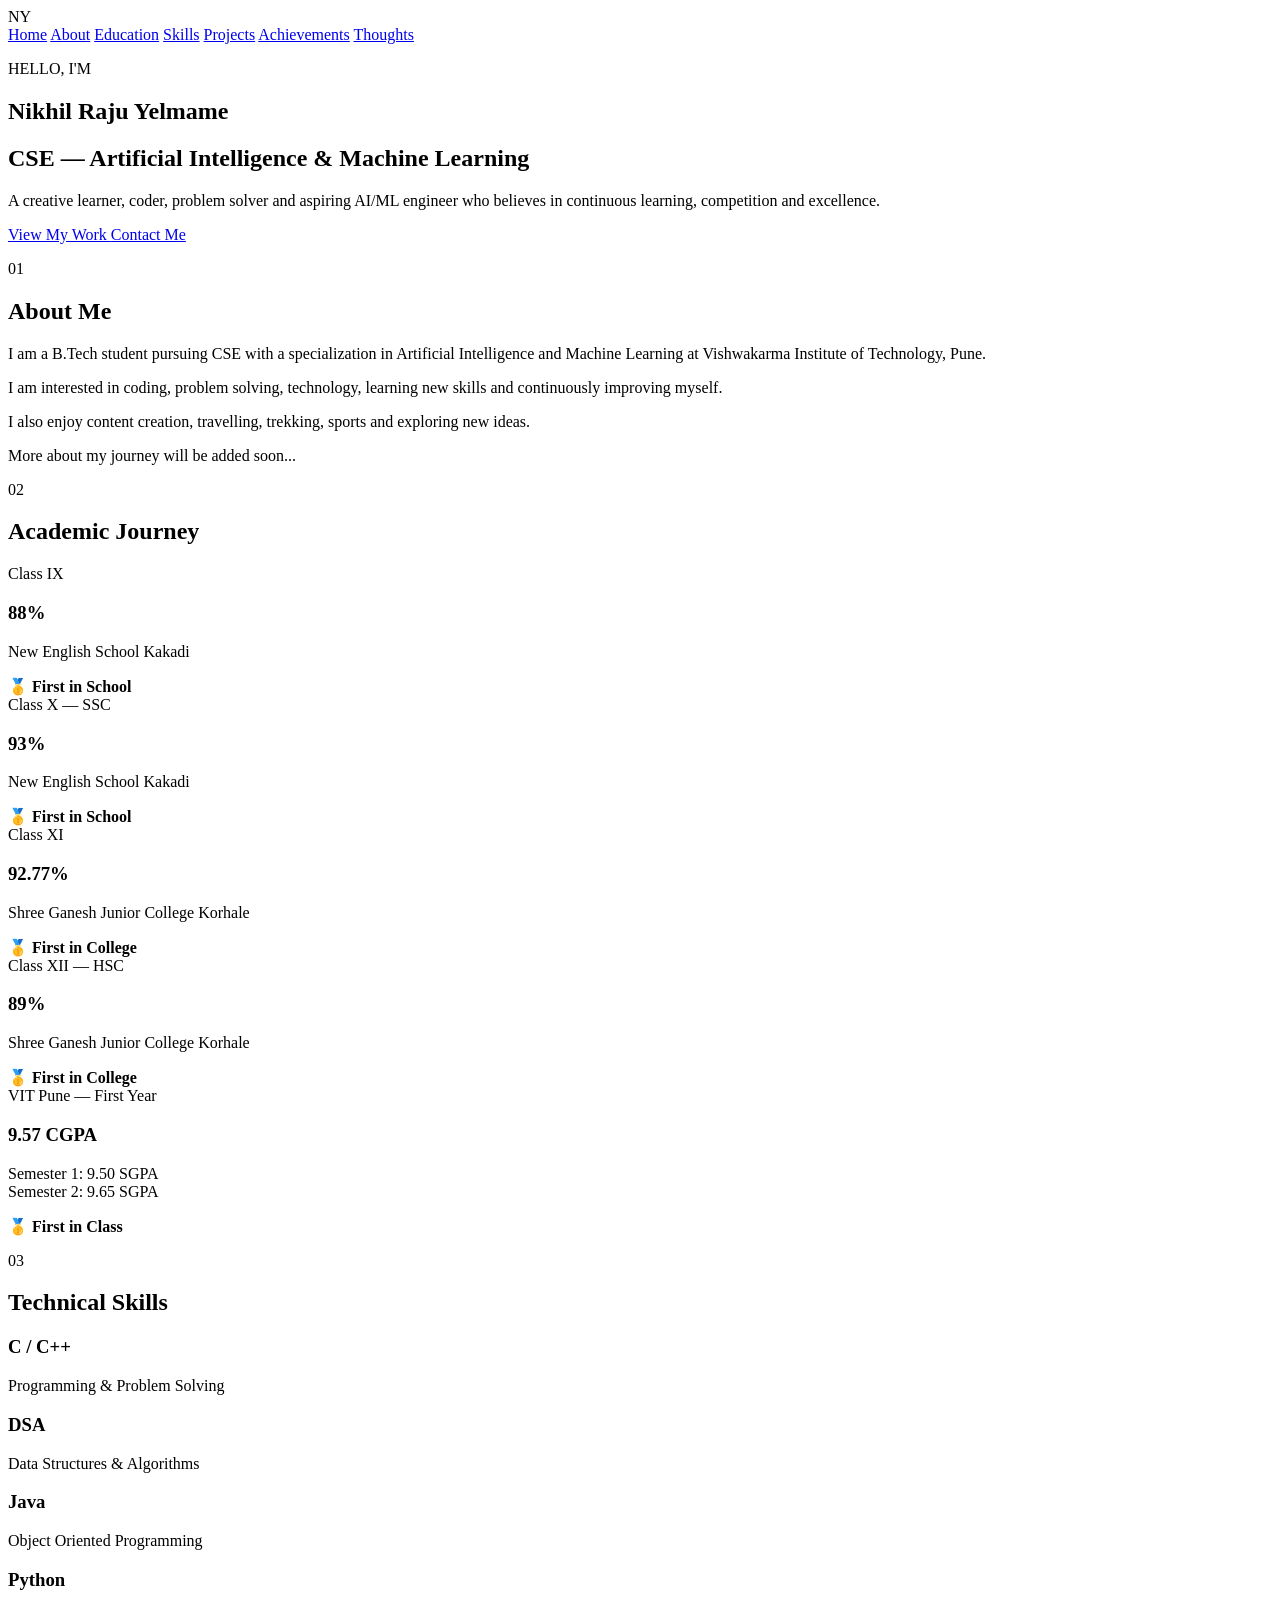
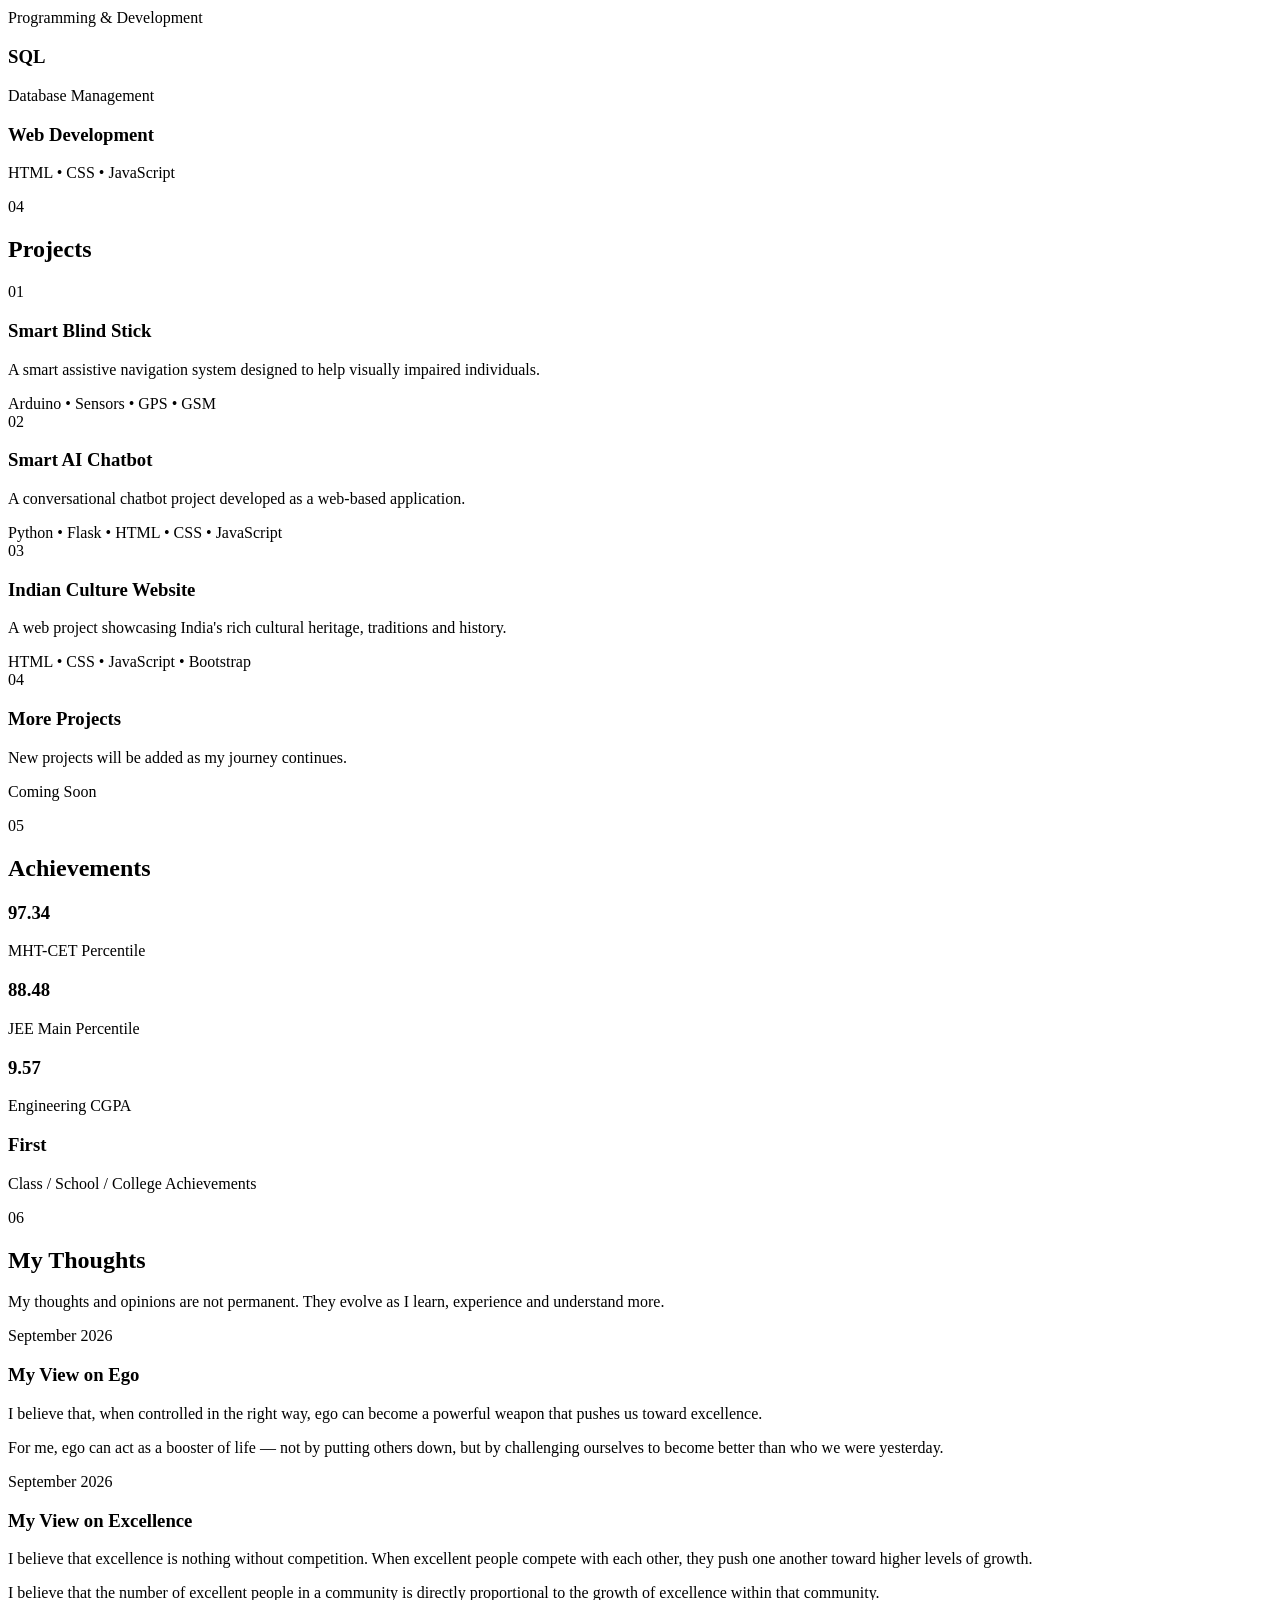
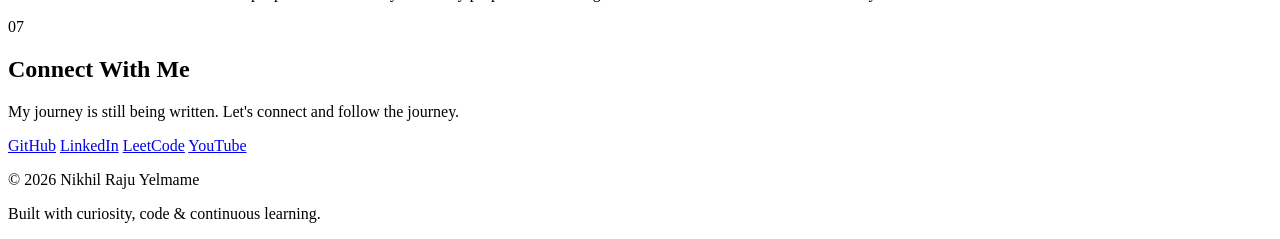
==== index.html @ 116cf62a "Add files via upload" ====
<!DOCTYPE html>
<html lang="en">
<head>
    <meta charset="UTF-8">
    <meta name="viewport" content="width=device-width, initial-scale=1.0">
    <title>Nikhil Yelmame</title>
    <link rel="stylesheet" href="style.css">
</head>
<body>
    <header class="navbar">
       <div class="logo">
        NY
       </div>
       <nav> 
        <a href="#home">Home</a> 
        <a href="#about">About</a> 
        <a href="#education">Education</a> 
        <a href="#skills">Skills</a> 
        <a href="#projects">Projects</a> 
        <a href="#achievements">Achievements</a> 
        <a href="#thoughts">Thoughts</a> 
        </nav>
    </header>
<!-- ================= HOME ================= -->
<section id="home" class="hero">

    <div class="hero-content">

        <p class="intro">HELLO, I'M</p>

        <h1>Nikhil Raju Yelmame</h1>

        <h2>CSE — Artificial Intelligence & Machine Learning</h2>

        <p class="hero-description">
            A creative learner, coder, problem solver and aspiring AI/ML engineer
            who believes in continuous learning, competition and excellence.
        </p>

        <div class="hero-buttons">

            <a href="#projects" class="btn primary-btn">
                View My Work
            </a>

            <a href="#contact" class="btn secondary-btn">
                Contact Me
            </a>

        </div>

    </div>

</section>
    <!-- ================= ABOUT ================= --> 
    <section id="about" class="section"> 
        <div class="section-heading"> 
            <p>01</p> 
            <h2>About Me</h2> 
        </div> 
        <div class="about-card"> 
            <p> I am a B.Tech student pursuing CSE with a specialization in Artificial Intelligence and Machine Learning at Vishwakarma Institute of Technology, Pune. </p> 
            <p> I am interested in coding, problem solving, technology, learning new skills and continuously improving myself. </p> 
            <p> I also enjoy content creation, travelling, trekking, sports and exploring new ideas. </p> 
            <p class="placeholder"> More about my journey will be added soon... </p> 
        </div> 
    </section> 

    <!-- ================= EDUCATION ================= --> 
     <section id="education" class="section"> 
        <div class="section-heading"> 
            <p>02</p> 
            <h2>Academic Journey</h2> 
        </div> 
        <div class="timeline"> 
            <div class="timeline-item"> 
                <div class="timeline-dot">
                </div> 
                <div class="timeline-card"> 
                    <span>Class IX</span> 
                    <h3>88%</h3> 
                    <p> New English School Kakadi </p> 
                    <strong>🥇 First in School</strong> 
                </div> 
            </div> 
            <div class="timeline-item"> 
                <div class="timeline-dot"></div> 
                <div class="timeline-card"> 
                    <span>Class X — SSC</span> 
                    <h3>93%</h3> 
                    <p> New English School Kakadi </p> 
                    <strong>🥇 First in School</strong> 
                </div> </div> <div class="timeline-item"> 
                    <div class="timeline-dot"></div> 
                    <div class="timeline-card"> 
                        <span>Class XI</span> 
                        <h3>92.77%</h3> 
                        <p> Shree Ganesh Junior College Korhale </p> 
                        <strong>🥇 First in College</strong> 
                    </div> 
                </div> 
                <div class="timeline-item"> 
                    <div class="timeline-dot">

                    </div> <div class="timeline-card"> 
                        <span>Class XII — HSC</span> 
                        <h3>89%</h3> 
                        <p> Shree Ganesh Junior College Korhale </p> 
                        <strong>🥇 First in College</strong> 
                    </div> 
                </div> 
                    <div class="timeline-item"> 
                        <div class="timeline-dot"></div> 
                        <div class="timeline-card"> 
                            <span>VIT Pune — First Year</span> 
                            <h3>9.57 CGPA</h3> 
                            <p> Semester 1: 9.50 SGPA 
                                <br> Semester 2: 9.65 SGPA </p> 
                                <strong>🥇 First in Class</strong> 
                            </div> 
                        </div> 
                    </div> 
                </section> 

                <!-- ================= SKILLS ================= --> 
                 <section id="skills" class="section"> 
                    <div class="section-heading"> 
                        <p>03</p> 
                        <h2>Technical Skills</h2> 
                    </div> 
                    <div class="skills-grid"> 
                        <div class="skill-card"> 
                            <h3>C / C++</h3> 
                            <p>Programming & Problem Solving</p> 
                        </div> 
                        <div class="skill-card"> 
                            <h3>DSA</h3> 
                            <p>Data Structures & Algorithms</p> 
                        </div> <div class="skill-card"> 
                            <h3>Java</h3> 
                            <p>Object Oriented Programming</p> 
                        </div> <div class="skill-card"> 
                            <h3>Python</h3> 
                            <p>Programming & Development</p> 
                        </div> 
                        <div class="skill-card"> 
                            <h3>SQL</h3> 
                            <p>Database Management</p> 
                        </div> 
                        <div class="skill-card">
                            <h3>Web Development</h3> 
                            <p>HTML • CSS • JavaScript</p> 
                        </div> 
                    </div>
                    
                    
    </section>
    <!-- ================= PROJECTS ================= -->
    <section id="projects" class="section">
    <div class="section-heading">
        <p>04</p>
        <h2>Projects</h2>
    </div>
    <div class="projects-grid">
    <div class="project-card">
      <span>01</span>
      <h3>Smart Blind Stick</h3>
      <p> A smart assistive navigation system designed to help visually impaired individuals. </p>
      <div class="tech"> Arduino • Sensors • GPS • GSM </div>
    </div>
    <div class="project-card">
      <span>02</span>
      <h3>Smart AI Chatbot</h3>
      <p> A conversational chatbot project developed as a web-based application. </p>
      <div class="tech"> Python • Flask • HTML • CSS • JavaScript </div>
    </div>
    <div class="project-card">
      <span>03</span>
      <h3>Indian Culture Website</h3>
      <p> A web project showcasing India's rich cultural heritage, traditions and history. </p>
      <div class="tech"> HTML • CSS • JavaScript • Bootstrap </div>
    </div>
    <div class="project-card upcoming">
      <span>04</span>
      <h3>More Projects</h3>
      <p> New projects will be added as my journey continues. </p>
      <div class="tech"> Coming Soon </div>
    </div>
    </div>
    </section>

    <!-- ================= ACHIEVEMENTS ================= -->
    <section id="achievements" class="section">
    <div class="section-heading">
        <p>05</p>
        <h2>Achievements</h2>
    </div>
    <div class="achievement-grid">
        <div class="achievement-card">
        <h3>97.34</h3>
        <p>MHT-CET Percentile</p>
        </div>
        <div class="achievement-card">
        <h3>88.48</h3>
        <p>JEE Main Percentile</p>
        </div>
        <div class="achievement-card">
        <h3>9.57</h3>
        <p>Engineering CGPA</p>
        </div>
        <div class="achievement-card">
        <h3>First</h3>
        <p>Class / School / College Achievements</p>
        </div>
    </div>
    </section>

    <!-- ================= THOUGHTS ================= -->
    <section id="thoughts" class="section">
    <div class="section-heading">
        <p>06</p>
        <h2>My Thoughts</h2>
    </div>
    <p class="section-intro">
        My thoughts and opinions are not permanent. They evolve as I learn, experience and understand more.
    </p>
    <div class="thought-card">
        <span>September 2026</span>
        <h3>My View on Ego</h3>
        <p>
        I believe that, when controlled in the right way, ego can become a powerful weapon that pushes us toward excellence.
        </p>
        <p>
        For me, ego can act as a booster of life — not by putting others down, but by challenging ourselves to become better than who we were yesterday.
        </p>
    </div>
    <div class="thought-card">
        <span>September 2026</span>
        <h3>My View on Excellence</h3>
        <p>
        I believe that excellence is nothing without competition. When excellent people compete with each other, they push one another toward higher levels of growth.
        </p>
        <p>
        I believe that the number of excellent people in a community is directly proportional to the growth of excellence within that community.
        </p>
    </div>
    </section>

    <!-- ================= CONTACT ================= -->
    <section id="contact" class="section contact-section">
    <div class="section-heading">
        <p>07</p>
        <h2>Connect With Me</h2>
    </div>
    <p>My journey is still being written. Let's connect and follow the journey.</p>
    <div class="social-links">
        <a href="#" target="_blank">GitHub</a>
        <a href="#" target="_blank">LinkedIn</a>
        <a href="#" target="_blank">LeetCode</a>
        <a href="#" target="_blank">YouTube</a>
    </div>
    </section>

    <!-- ================= FOOTER ================= -->
    <footer>
    <p>© 2026 Nikhil Raju Yelmame</p>
    <p>Built with curiosity, code & continuous learning.</p>
    </footer>

    <script src="script.js"></script>
    </body>
    </html>
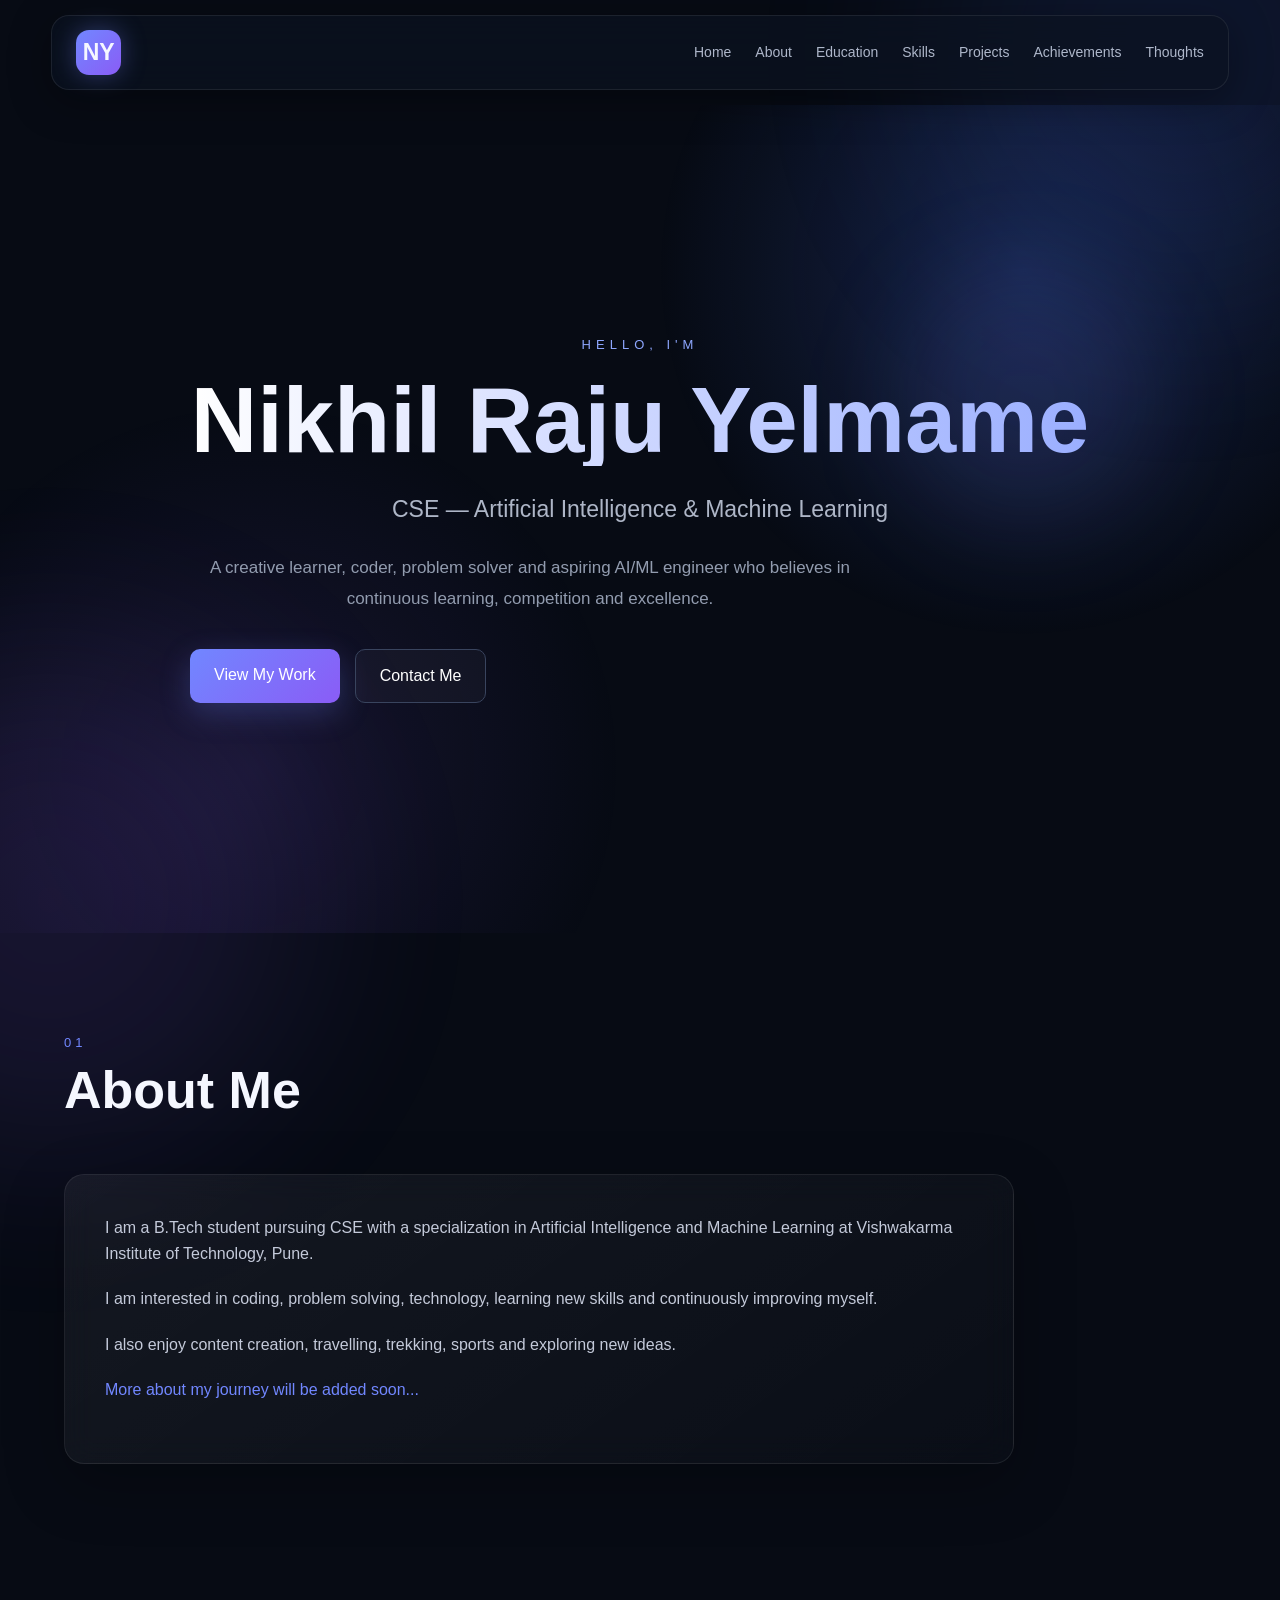
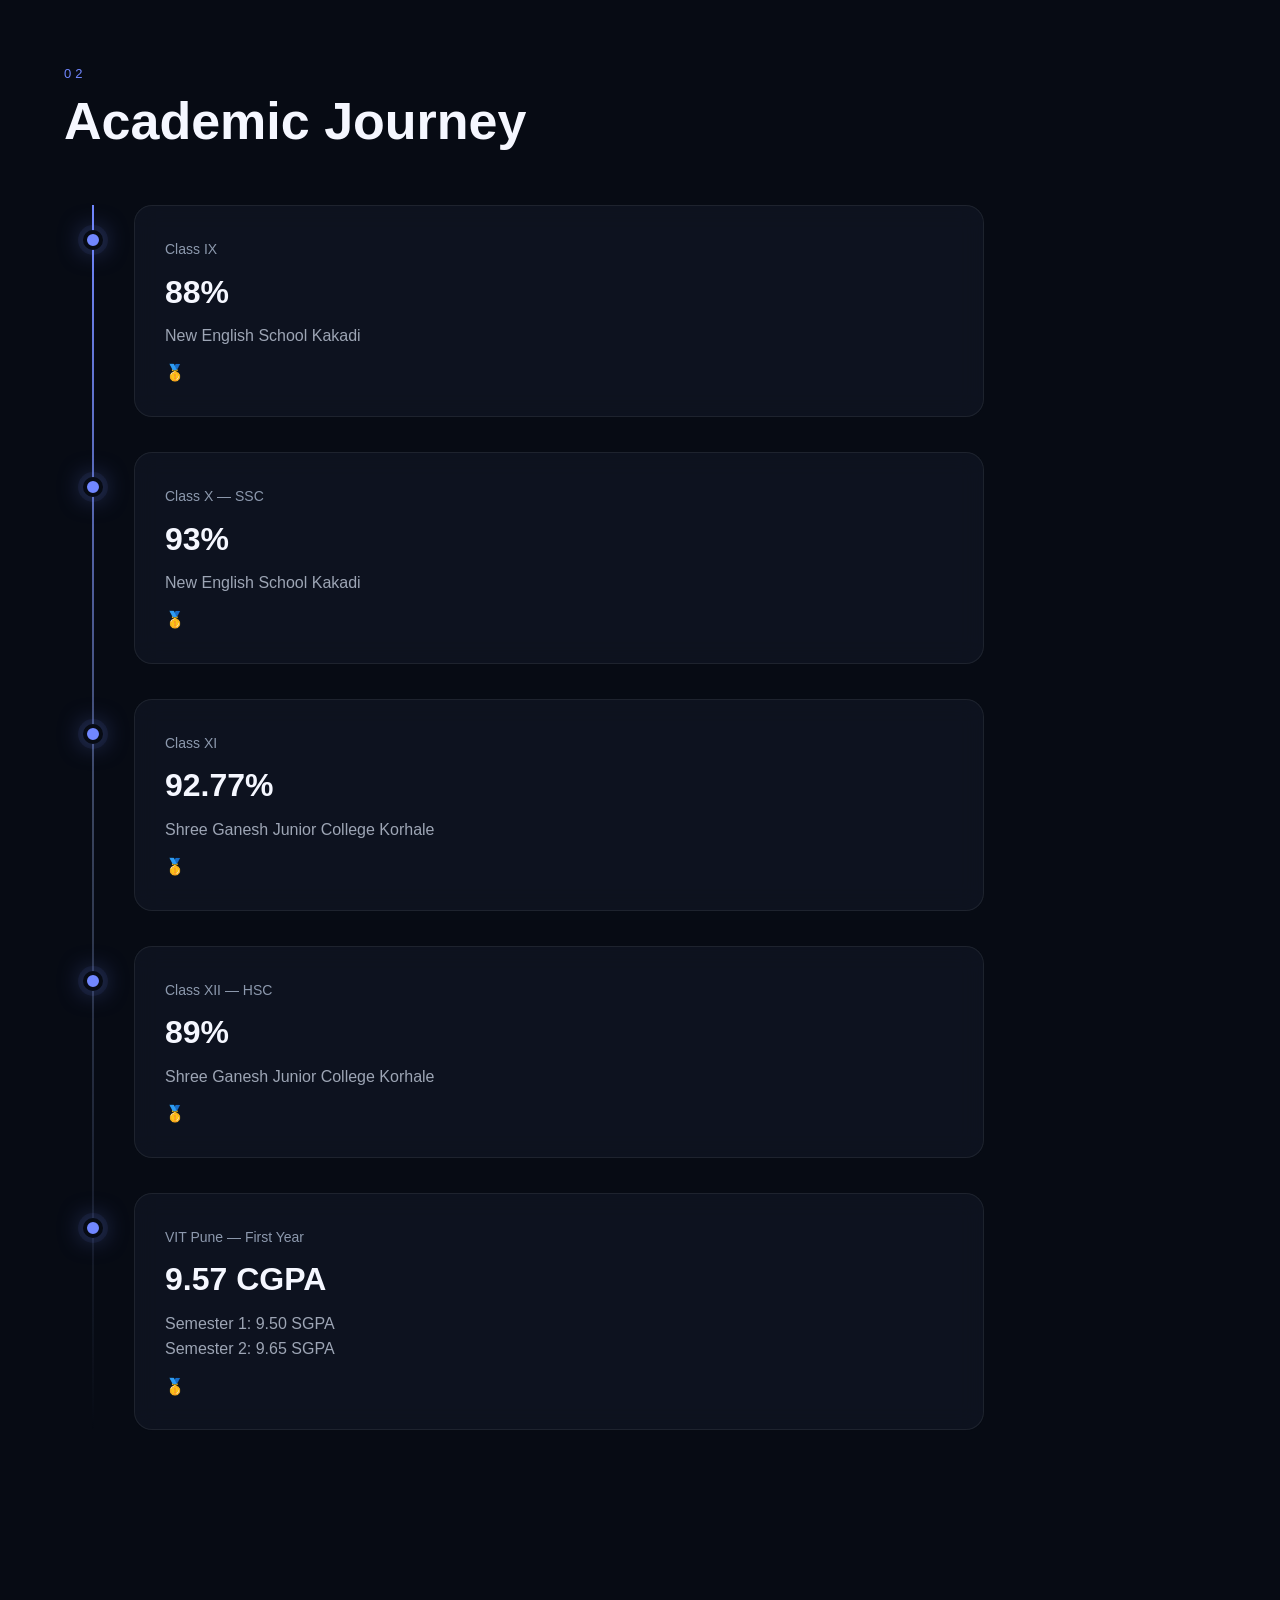
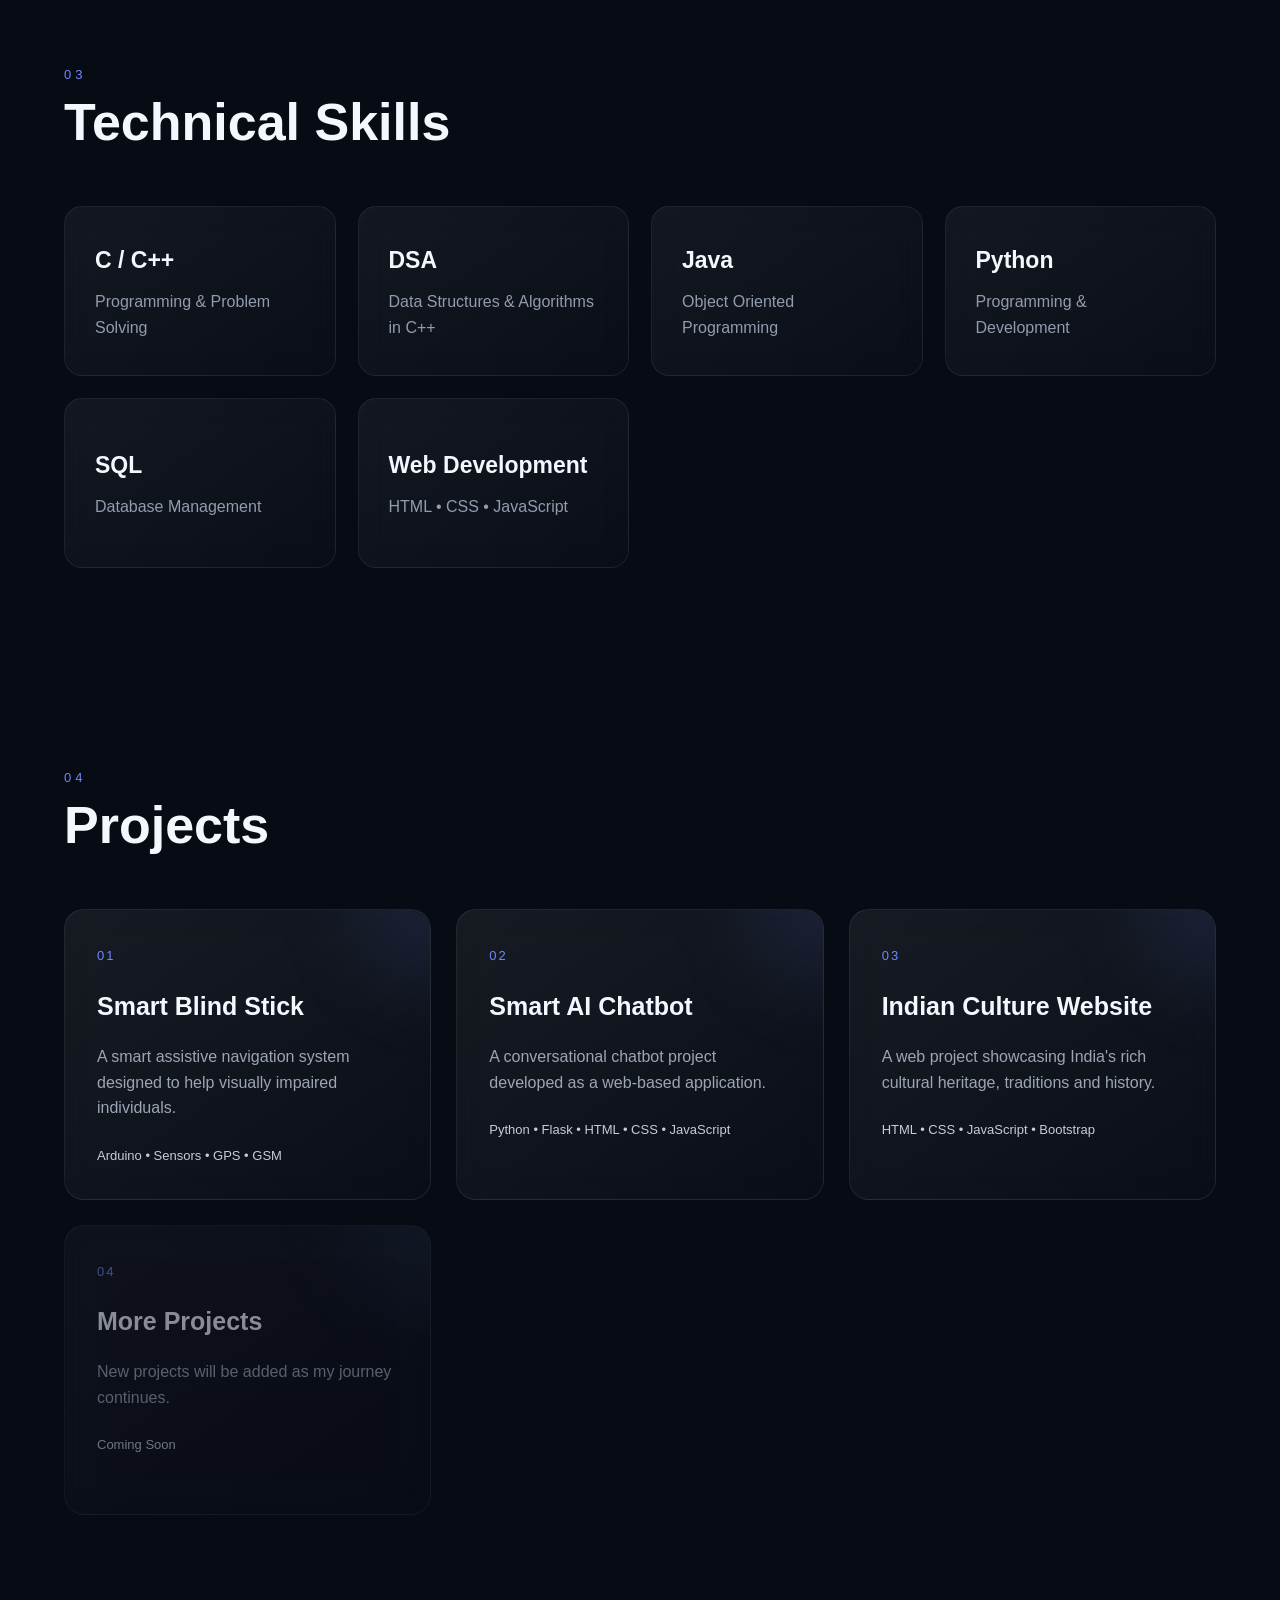
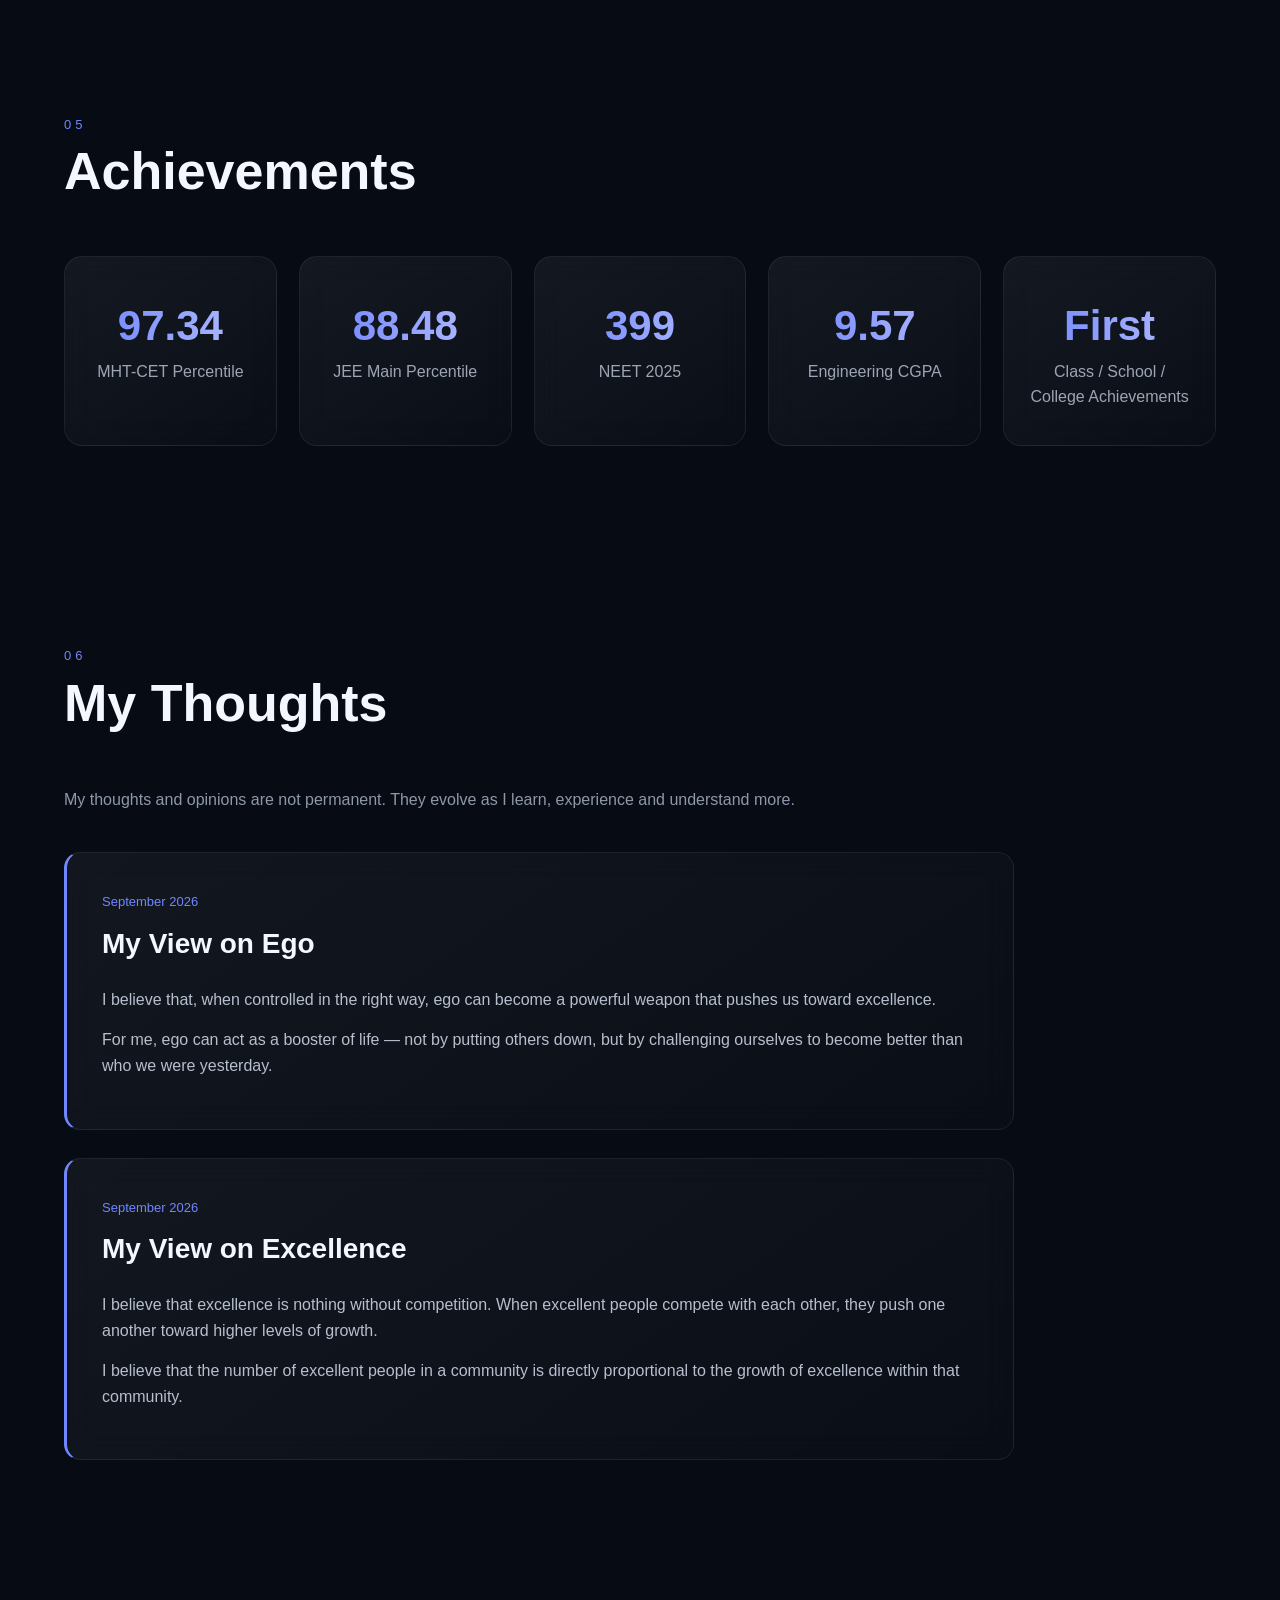
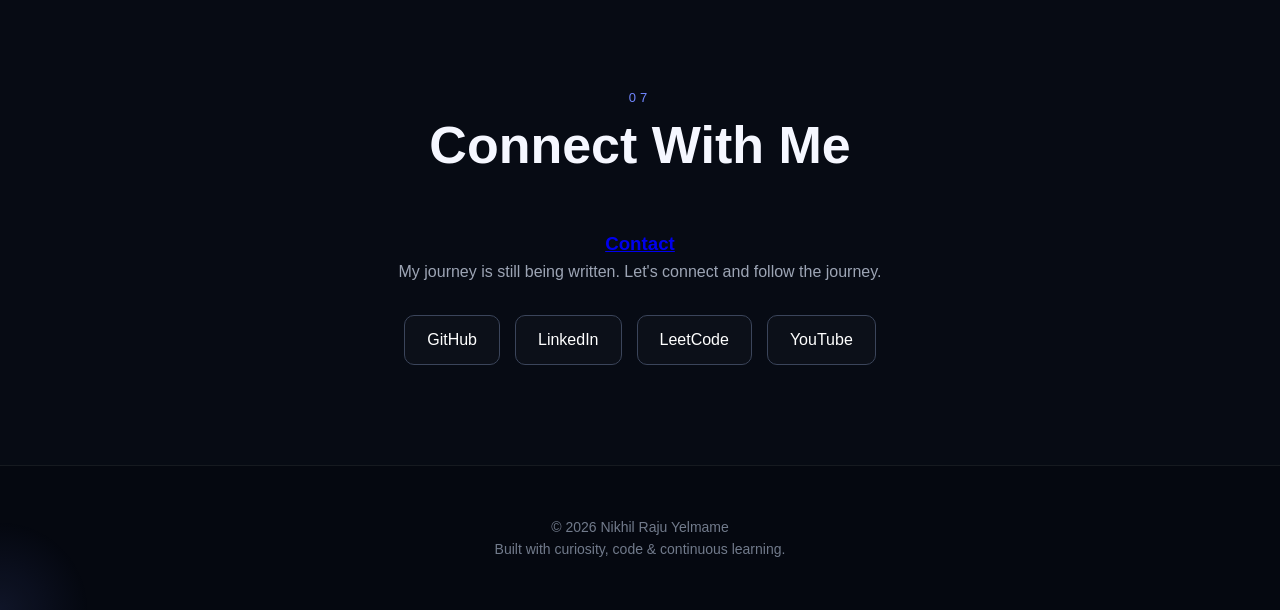
==== commit fa880742: "Add files via upload" ====
--- a/index.html
+++ b/index.html
@@ -80,7 +80,7 @@
                     <span>Class IX</span> 
                     <h3>88%</h3> 
                     <p> New English School Kakadi </p> 
-                    <strong>🥇 First in School</strong> 
+                    <strong>🥇</strong> 
                 </div> 
             </div> 
             <div class="timeline-item"> 
@@ -89,14 +89,14 @@
                     <span>Class X — SSC</span> 
                     <h3>93%</h3> 
                     <p> New English School Kakadi </p> 
-                    <strong>🥇 First in School</strong> 
+                    <strong>🥇</strong> 
                 </div> </div> <div class="timeline-item"> 
                     <div class="timeline-dot"></div> 
                     <div class="timeline-card"> 
                         <span>Class XI</span> 
                         <h3>92.77%</h3> 
                         <p> Shree Ganesh Junior College Korhale </p> 
-                        <strong>🥇 First in College</strong> 
+                        <strong>🥇</strong> 
                     </div> 
                 </div> 
                 <div class="timeline-item"> 
@@ -106,7 +106,7 @@
                         <span>Class XII — HSC</span> 
                         <h3>89%</h3> 
                         <p> Shree Ganesh Junior College Korhale </p> 
-                        <strong>🥇 First in College</strong> 
+                        <strong>🥇</strong> 
                     </div> 
                 </div> 
                     <div class="timeline-item"> 
@@ -116,7 +116,7 @@
                             <h3>9.57 CGPA</h3> 
                             <p> Semester 1: 9.50 SGPA 
                                 <br> Semester 2: 9.65 SGPA </p> 
-                                <strong>🥇 First in Class</strong> 
+                                <strong>🥇</strong> 
                             </div> 
                         </div> 
                     </div> 
@@ -135,7 +135,7 @@
                         </div> 
                         <div class="skill-card"> 
                             <h3>DSA</h3> 
-                            <p>Data Structures & Algorithms</p> 
+                            <p>Data Structures & Algorithms in C++</p> 
                         </div> <div class="skill-card"> 
                             <h3>Java</h3> 
                             <p>Object Oriented Programming</p> 
@@ -205,6 +205,10 @@
         <p>JEE Main Percentile</p>
         </div>
         <div class="achievement-card">
+            <h3>399</h3>
+            <p>NEET 2025</p>
+        </div>
+        <div class="achievement-card">
         <h3>9.57</h3>
         <p>Engineering CGPA</p>
         </div>
@@ -252,6 +256,7 @@
         <p>07</p>
         <h2>Connect With Me</h2>
     </div>
+    <a href="contact.html"><h3>Contact</h3></a>
     <p>My journey is still being written. Let's connect and follow the journey.</p>
     <div class="social-links">
         <a href="#" target="_blank">GitHub</a>
--- a/style.css
+++ b/style.css
@@ -0,0 +1,1209 @@
+/* =========================================================
+   NIKHIL RAJU YELMAME — INTERACTIVE PORTFOLIO
+   Modern • Glassmorphism • Motion • Responsive
+========================================================= */
+
+
+/* =========================================================
+   BASIC RESET
+========================================================= */
+
+* {
+    margin: 0;
+    padding: 0;
+    box-sizing: border-box;
+}
+
+html {
+    scroll-behavior: smooth;
+}
+
+body {
+    font-family: Arial, sans-serif;
+    background: #070b14;
+    color: #f5f7ff;
+    line-height: 1.6;
+    overflow-x: hidden;
+}
+
+
+/* =========================================================
+   ANIMATED BACKGROUND
+========================================================= */
+
+body::before,
+body::after {
+    content: "";
+    position: fixed;
+    width: 500px;
+    height: 500px;
+    border-radius: 50%;
+    filter: blur(100px);
+    opacity: 0.12;
+    z-index: -2;
+    pointer-events: none;
+}
+
+body::before {
+    background: #4169e1;
+    top: -200px;
+    right: -150px;
+    animation: floatingGlow 12s ease-in-out infinite alternate;
+}
+
+body::after {
+    background: #8a5cf6;
+    bottom: -250px;
+    left: -200px;
+    animation: floatingGlow 15s ease-in-out infinite alternate-reverse;
+}
+
+@keyframes floatingGlow {
+
+    0% {
+        transform: translate(0, 0) scale(1);
+    }
+
+    50% {
+        transform: translate(80px, 40px) scale(1.15);
+    }
+
+    100% {
+        transform: translate(-40px, 80px) scale(0.95);
+    }
+}
+
+
+/* =========================================================
+   CUSTOM SELECTION
+========================================================= */
+
+::selection {
+    background: #7187ff;
+    color: white;
+}
+
+
+/* =========================================================
+   SCROLLBAR
+========================================================= */
+
+::-webkit-scrollbar {
+    width: 8px;
+}
+
+::-webkit-scrollbar-track {
+    background: #070b14;
+}
+
+::-webkit-scrollbar-thumb {
+    background: #35446f;
+    border-radius: 20px;
+}
+
+::-webkit-scrollbar-thumb:hover {
+    background: #7187ff;
+}
+
+
+/* =========================================================
+   NAVBAR
+========================================================= */
+
+.navbar {
+    position: sticky;
+    top: 15px;
+    z-index: 1000;
+
+    width: 92%;
+    margin: 15px auto;
+
+    display: flex;
+    justify-content: space-between;
+    align-items: center;
+
+    padding: 14px 24px;
+
+    background: rgba(12, 18, 32, 0.72);
+    backdrop-filter: blur(18px);
+    -webkit-backdrop-filter: blur(18px);
+
+    border: 1px solid rgba(255, 255, 255, 0.08);
+    border-radius: 18px;
+
+    box-shadow:
+        0 10px 40px rgba(0, 0, 0, 0.35);
+
+    transition: 0.4s ease;
+}
+
+.navbar:hover {
+    border-color: rgba(113, 135, 255, 0.35);
+
+    box-shadow:
+        0 10px 50px rgba(0, 0, 0, 0.45),
+        0 0 30px rgba(113, 135, 255, 0.08);
+}
+
+
+/* =========================================================
+   LOGO
+========================================================= */
+
+.logo {
+    font-size: 23px;
+    font-weight: bold;
+
+    width: 45px;
+    height: 45px;
+
+    display: flex;
+    justify-content: center;
+    align-items: center;
+
+    border-radius: 13px;
+
+    background:
+        linear-gradient(
+            135deg,
+            #7187ff,
+            #8a5cf6
+        );
+
+    box-shadow:
+        0 0 25px rgba(113, 135, 255, 0.35);
+}
+
+
+/* =========================================================
+   NAV LINKS
+========================================================= */
+
+.navbar nav {
+    display: flex;
+    gap: 24px;
+    flex-wrap: wrap;
+}
+
+.navbar nav a {
+    position: relative;
+
+    color: #aeb7ca;
+    text-decoration: none;
+
+    font-size: 14px;
+
+    transition: 0.3s ease;
+}
+
+.navbar nav a:hover {
+    color: white;
+    transform: translateY(-2px);
+}
+
+.navbar nav a::after {
+    content: "";
+
+    position: absolute;
+
+    left: 50%;
+    bottom: -7px;
+
+    width: 0;
+    height: 2px;
+
+    background: #7187ff;
+
+    transform: translateX(-50%);
+
+    transition: width 0.3s ease;
+}
+
+.navbar nav a:hover::after {
+    width: 100%;
+}
+
+
+/* =========================================================
+   HERO
+========================================================= */
+.hero {
+    min-height: 92vh;
+    display: flex;
+    align-items: center;
+    justify-content: center;
+    text-align: center;
+    padding: 100px 20px;
+    position: relative;
+    overflow: hidden;
+
+    background:
+        radial-gradient(
+            circle at 80% 20%,
+            rgba(65, 105, 225, 0.25),
+            transparent 30%
+        ),
+        radial-gradient(
+            circle at 20% 80%,
+            rgba(138, 92, 246, 0.12),
+            transparent 30%
+        );
+}
+
+/* =========================================================
+   FLOATING HERO LIGHT
+========================================================= */
+
+.hero::before {
+    content: "";
+
+    position: absolute;
+
+    width: 250px;
+    height: 250px;
+
+    border-radius: 50%;
+
+    background: rgba(113, 135, 255, 0.12);
+
+    filter: blur(50px);
+
+    right: 10%;
+    top: 20%;
+
+    animation: heroFloat 7s ease-in-out infinite;
+}
+
+@keyframes heroFloat {
+
+    0%,
+    100% {
+        transform: translate(0, 0);
+    }
+
+    50% {
+        transform: translate(-40px, 50px);
+    }
+}
+
+
+/* =========================================================
+   HERO CONTENT
+========================================================= */
+
+.hero-content {
+    max-width: 900px;
+    position: relative;
+    width: 100%;
+    margin: 0 auto;
+    z-index: 2;
+}
+
+/* =========================================================
+   INTRO
+========================================================= */
+
+.intro {
+    letter-spacing: 5px;
+
+    font-size: 13px;
+
+    color: #8ea7ff;
+
+    margin-bottom: 18px;
+
+    animation: fadeIn 1s ease forwards;
+}
+
+
+/* =========================================================
+   NAME
+========================================================= */
+
+.hero h1 {
+    font-size: clamp(48px, 8vw, 92px);
+
+    line-height: 1;
+
+    margin-bottom: 25px;
+
+    background:
+        linear-gradient(
+            90deg,
+            #ffffff,
+            #9aaeff,
+            #ffffff
+        );
+
+    background-size: 200% auto;
+
+    -webkit-background-clip: text;
+    background-clip: text;
+
+    color: transparent;
+
+    animation:
+        gradientMove 5s linear infinite,
+        heroText 1s ease forwards;
+}
+
+@keyframes gradientMove {
+
+    to {
+        background-position: 200% center;
+    }
+}
+
+@keyframes heroText {
+
+    from {
+        opacity: 0;
+        transform: translateY(30px);
+    }
+
+    to {
+        opacity: 1;
+        transform: translateY(0);
+    }
+}
+
+
+/* =========================================================
+   ROLE
+========================================================= */
+
+.hero h2 {
+    font-size: 23px;
+
+    color: #aeb6c7;
+
+    font-weight: normal;
+
+    margin-bottom: 25px;
+}
+
+
+/* =========================================================
+   DESCRIPTION
+========================================================= */
+
+.hero-description {
+    max-width: 680px;
+
+    color: #929caf;
+
+    font-size: 17px;
+
+    line-height: 1.8;
+}
+
+
+/* =========================================================
+   BUTTONS
+========================================================= */
+
+.hero-buttons {
+    display: flex;
+
+    gap: 15px;
+
+    margin-top: 35px;
+}
+
+.btn {
+    padding: 13px 24px;
+
+    border-radius: 10px;
+
+    text-decoration: none;
+
+    position: relative;
+
+    overflow: hidden;
+
+    transition:
+        transform 0.3s ease,
+        box-shadow 0.3s ease;
+}
+
+.primary-btn {
+    background:
+        linear-gradient(
+            135deg,
+            #7187ff,
+            #8a5cf6
+        );
+
+    color: white;
+
+    box-shadow:
+        0 10px 30px rgba(113, 135, 255, 0.25);
+}
+
+.secondary-btn {
+    border: 1px solid #39445e;
+
+    color: white;
+
+    background: rgba(255, 255, 255, 0.03);
+}
+
+.btn:hover {
+    transform: translateY(-5px) scale(1.03);
+}
+
+.primary-btn:hover {
+    box-shadow:
+        0 15px 40px rgba(113, 135, 255, 0.4);
+}
+
+.secondary-btn:hover {
+    border-color: #7187ff;
+
+    background: rgba(113, 135, 255, 0.08);
+}
+
+
+/* =========================================================
+   SECTIONS
+========================================================= */
+
+/*
+   IMPORTANT:
+   Sections are visible by default.
+   This prevents the website from becoming blank
+   if JavaScript fails or is disabled.
+*/
+
+.section {
+    max-width: 1200px;
+    width: 90%;
+    margin: 0 auto;
+    padding: 100px 0;
+
+    opacity: 1;
+    transform: translateY(0);
+}
+/* =========================================================
+   SECTION HEADING
+========================================================= */
+
+.section-heading {
+    margin-bottom: 55px;
+}
+
+.section-heading p {
+    color: #7187ff;
+
+    font-size: 13px;
+
+    letter-spacing: 4px;
+
+    margin-bottom: 8px;
+}
+
+.section-heading h2 {
+    font-size: clamp(34px, 5vw, 52px);
+
+    line-height: 1.1;
+}
+
+
+/* =========================================================
+   SECTION INTRO
+========================================================= */
+
+.section-intro {
+    color: #8e98ab;
+
+    max-width: 750px;
+
+    margin-bottom: 40px;
+}
+
+
+/* =========================================================
+   ABOUT CARD
+========================================================= */
+
+.about-card {
+    max-width: 950px;
+
+    padding: 40px;
+
+    background:
+        linear-gradient(
+            145deg,
+            rgba(255, 255, 255, 0.055),
+            rgba(255, 255, 255, 0.015)
+        );
+
+    backdrop-filter: blur(15px);
+
+    border: 1px solid rgba(255, 255, 255, 0.08);
+
+    border-radius: 20px;
+
+    box-shadow:
+        0 20px 60px rgba(0, 0, 0, 0.25);
+
+    transition: 0.4s ease;
+}
+
+.about-card:hover {
+    transform: translateY(-8px);
+
+    border-color: rgba(113, 135, 255, 0.3);
+
+    box-shadow:
+        0 25px 70px rgba(0, 0, 0, 0.35),
+        0 0 30px rgba(113, 135, 255, 0.08);
+}
+
+.about-card p {
+    margin-bottom: 20px;
+
+    color: #c4cada;
+
+    font-size: 16px;
+}
+
+.placeholder {
+    color: #7187ff !important;
+}
+
+
+/* =========================================================
+   TIMELINE
+========================================================= */
+
+.timeline {
+    position: relative;
+
+    max-width: 900px;
+
+    margin-left: 20px;
+}
+
+.timeline::before {
+    content: "";
+
+    position: absolute;
+
+    left: 8px;
+
+    top: 0;
+    bottom: 0;
+
+    width: 2px;
+
+    background:
+        linear-gradient(
+            to bottom,
+            #7187ff,
+            #39445e,
+            transparent
+        );
+}
+
+.timeline-item {
+    position: relative;
+
+    padding-left: 50px;
+
+    margin-bottom: 35px;
+}
+
+.timeline-dot {
+    position: absolute;
+
+    left: -1px;
+
+    top: 25px;
+
+    width: 20px;
+    height: 20px;
+
+    border-radius: 50%;
+
+    background: #7187ff;
+
+    border: 4px solid #070b14;
+
+    box-shadow:
+        0 0 0 5px rgba(113, 135, 255, 0.08),
+        0 0 25px rgba(113, 135, 255, 0.5);
+
+    transition: 0.3s ease;
+}
+
+.timeline-item:hover .timeline-dot {
+    transform: scale(1.4);
+
+    box-shadow:
+        0 0 0 8px rgba(113, 135, 255, 0.08),
+        0 0 35px rgba(113, 135, 255, 0.7);
+}
+
+.timeline-card {
+    padding: 30px;
+
+    background:
+        rgba(17, 23, 37, 0.65);
+
+    backdrop-filter: blur(12px);
+
+    border:
+        1px solid rgba(255, 255, 255, 0.07);
+
+    border-radius: 18px;
+
+    transition:
+        transform 0.4s ease,
+        border-color 0.4s ease,
+        box-shadow 0.4s ease;
+}
+
+.timeline-card:hover {
+    transform: translateX(10px);
+
+    border-color: rgba(113, 135, 255, 0.35);
+
+    box-shadow:
+        0 15px 40px rgba(0, 0, 0, 0.3);
+}
+
+.timeline-card span {
+    color: #8d99ae;
+
+    font-size: 14px;
+}
+
+.timeline-card h3 {
+    font-size: 32px;
+
+    margin: 5px 0;
+}
+
+.timeline-card p {
+    color: #9da5b5;
+}
+
+.timeline-card strong {
+    display: block;
+
+    margin-top: 12px;
+
+    color: #d9deeb;
+}
+
+
+/* =========================================================
+   SKILLS
+========================================================= */
+
+.skills-grid {
+    display: grid;
+
+    grid-template-columns:
+        repeat(auto-fit, minmax(220px, 1fr));
+
+    gap: 22px;
+}
+
+.skill-card {
+    min-height: 170px;
+
+    padding: 30px;
+
+    display: flex;
+
+    flex-direction: column;
+
+    justify-content: center;
+
+    background:
+        linear-gradient(
+            145deg,
+            rgba(255, 255, 255, 0.055),
+            rgba(255, 255, 255, 0.015)
+        );
+
+    backdrop-filter: blur(15px);
+
+    border:
+        1px solid rgba(255, 255, 255, 0.07);
+
+    border-radius: 18px;
+
+    transition:
+        transform 0.4s ease,
+        box-shadow 0.4s ease,
+        border-color 0.4s ease;
+}
+
+.skill-card:hover {
+    transform:
+        translateY(-10px)
+        rotateX(3deg)
+        rotateY(-3deg);
+
+    border-color:
+        rgba(113, 135, 255, 0.4);
+
+    box-shadow:
+        0 20px 50px rgba(0, 0, 0, 0.35),
+        0 0 30px rgba(113, 135, 255, 0.08);
+}
+
+.skill-card h3 {
+    font-size: 23px;
+
+    margin-bottom: 10px;
+}
+
+.skill-card p {
+    color: #929caf;
+}
+
+
+/* =========================================================
+   PROJECTS
+========================================================= */
+
+.projects-grid {
+    display: grid;
+
+    grid-template-columns:
+        repeat(auto-fit, minmax(280px, 1fr));
+
+    gap: 25px;
+}
+
+.project-card {
+    min-height: 290px;
+
+    padding: 32px;
+
+    position: relative;
+
+    overflow: hidden;
+
+    background:
+        linear-gradient(
+            145deg,
+            rgba(255, 255, 255, 0.065),
+            rgba(255, 255, 255, 0.015)
+        );
+
+    backdrop-filter: blur(15px);
+
+    border:
+        1px solid rgba(255, 255, 255, 0.08);
+
+    border-radius: 20px;
+
+    transition:
+        transform 0.45s ease,
+        box-shadow 0.45s ease,
+        border-color 0.45s ease;
+}
+
+
+/* =========================================================
+   CARD LIGHT
+========================================================= */
+
+.project-card::before {
+    content: "";
+
+    position: absolute;
+
+    width: 180px;
+    height: 180px;
+
+    border-radius: 50%;
+
+    background: rgba(113, 135, 255, 0.1);
+
+    filter: blur(40px);
+
+    top: -100px;
+    right: -100px;
+
+    transition: 0.5s ease;
+}
+
+.project-card:hover::before {
+    transform: scale(2);
+}
+
+.project-card:hover {
+    transform:
+        translateY(-12px)
+        scale(1.015);
+
+    border-color:
+        rgba(113, 135, 255, 0.4);
+
+    box-shadow:
+        0 25px 60px rgba(0, 0, 0, 0.4),
+        0 0 35px rgba(113, 135, 255, 0.08);
+}
+
+.project-card > span {
+    color: #7187ff;
+
+    font-size: 13px;
+
+    letter-spacing: 2px;
+}
+
+.project-card h3 {
+    font-size: 25px;
+
+    margin: 18px 0;
+}
+
+.project-card p {
+    color: #9da5b5;
+}
+
+.tech {
+    margin-top: 25px;
+
+    color: #c7cdd9;
+
+    font-size: 13px;
+}
+
+.upcoming {
+    opacity: 0.55;
+}
+
+
+/* =========================================================
+   ACHIEVEMENTS
+========================================================= */
+
+.achievement-grid {
+    display: grid;
+
+    grid-template-columns:
+        repeat(auto-fit, minmax(200px, 1fr));
+
+    gap: 22px;
+}
+
+.achievement-card {
+    padding: 35px 25px;
+
+    text-align: center;
+
+    background:
+        linear-gradient(
+            145deg,
+            rgba(255, 255, 255, 0.06),
+            rgba(255, 255, 255, 0.015)
+        );
+
+    backdrop-filter: blur(15px);
+
+    border:
+        1px solid rgba(255, 255, 255, 0.07);
+
+    border-radius: 18px;
+
+    transition: 0.4s ease;
+}
+
+.achievement-card:hover {
+    transform:
+        translateY(-10px)
+        scale(1.03);
+
+    border-color:
+        rgba(113, 135, 255, 0.35);
+
+    box-shadow:
+        0 20px 50px rgba(0, 0, 0, 0.35);
+}
+
+.achievement-card h3 {
+    font-size: 42px;
+
+    background:
+        linear-gradient(
+            90deg,
+            #7187ff,
+            #b2bcff
+        );
+
+    -webkit-background-clip: text;
+
+    background-clip: text;
+
+    color: transparent;
+}
+
+.achievement-card p {
+    color: #9da5b5;
+}
+
+
+/* =========================================================
+   THOUGHTS
+========================================================= */
+
+.thought-card {
+    max-width: 950px;
+
+    margin-bottom: 28px;
+
+    padding: 35px;
+
+    position: relative;
+
+    background:
+        linear-gradient(
+            145deg,
+            rgba(255, 255, 255, 0.05),
+            rgba(255, 255, 255, 0.015)
+        );
+
+    backdrop-filter: blur(15px);
+
+    border:
+        1px solid rgba(255, 255, 255, 0.07);
+
+    border-left:
+        3px solid #7187ff;
+
+    border-radius: 16px;
+
+    transition: 0.4s ease;
+}
+
+.thought-card:hover {
+    transform: translateX(10px);
+
+    border-color:
+        rgba(113, 135, 255, 0.35);
+
+    box-shadow:
+        0 20px 50px rgba(0, 0, 0, 0.3);
+}
+
+.thought-card span {
+    color: #7187ff;
+
+    font-size: 13px;
+}
+
+.thought-card h3 {
+    font-size: 28px;
+
+    margin: 8px 0 20px;
+}
+
+.thought-card p {
+    color: #b7bfce;
+
+    margin-bottom: 15px;
+}
+
+
+/* =========================================================
+   CONTACT
+========================================================= */
+
+.contact-section {
+    text-align: center;
+}
+
+.contact-section .section-heading {
+    text-align: center;
+}
+
+.contact-section > p {
+    color: #9da5b5;
+}
+
+.social-links {
+    display: flex;
+
+    justify-content: center;
+
+    gap: 15px;
+
+    margin-top: 30px;
+
+    flex-wrap: wrap;
+}
+
+.social-links a {
+    color: white;
+
+    text-decoration: none;
+
+    border:
+        1px solid #3b455b;
+
+    padding: 11px 22px;
+
+    border-radius: 10px;
+
+    background:
+        rgba(255, 255, 255, 0.025);
+
+    transition: 0.3s ease;
+}
+
+.social-links a:hover {
+    transform: translateY(-5px);
+
+    color: #7187ff;
+
+    border-color: #7187ff;
+
+    box-shadow:
+        0 10px 30px rgba(113, 135, 255, 0.15);
+}
+
+
+/* =========================================================
+   FOOTER
+========================================================= */
+
+footer {
+    text-align: center;
+
+    padding: 50px 20px;
+
+    border-top:
+        1px solid rgba(255, 255, 255, 0.07);
+
+    color: #727b8c;
+
+    font-size: 14px;
+
+    background:
+        rgba(5, 8, 15, 0.7);
+}
+
+
+/* =========================================================
+   FADE ANIMATION
+========================================================= */
+
+@keyframes fadeIn {
+
+    from {
+        opacity: 0;
+        transform: translateY(15px);
+    }
+
+    to {
+        opacity: 1;
+        transform: translateY(0);
+    }
+}
+
+
+/* =========================================================
+   MOBILE
+========================================================= */
+
+@media (max-width: 800px) {
+
+    .navbar {
+        position: sticky;
+
+        width: 94%;
+
+        flex-direction: column;
+
+        gap: 15px;
+
+        padding: 15px;
+    }
+
+    .navbar nav {
+        justify-content: center;
+
+        gap: 12px 16px;
+    }
+
+    .hero {
+        min-height: 85vh;
+
+        padding: 70px 7%;
+    }
+
+    .hero h1 {
+        font-size: clamp(42px, 13vw, 65px);
+    }
+
+    .hero h2 {
+        font-size: 19px;
+    }
+
+    .hero-description {
+        font-size: 15px;
+    }
+
+    .hero-buttons {
+        flex-direction: column;
+
+        align-items: flex-start;
+    }
+
+    .section {
+        padding: 80px 7%;
+    }
+
+    .about-card {
+        padding: 25px;
+    }
+
+    .timeline {
+        margin-left: 5px;
+    }
+
+    .timeline-item {
+        padding-left: 38px;
+    }
+
+    .timeline-card {
+        padding: 22px;
+    }
+
+    .timeline-card h3 {
+        font-size: 27px;
+    }
+
+    .project-card {
+        min-height: 250px;
+    }
+}
+
+
+/* =========================================================
+   ACCESSIBILITY
+========================================================= */
+
+@media (prefers-reduced-motion: reduce) {
+
+    *,
+    *::before,
+    *::after {
+
+        animation-duration: 0.01ms !important;
+
+        animation-iteration-count: 1 !important;
+
+        scroll-behavior: auto !important;
+
+        transition-duration: 0.01ms !important;
+    }
+}
